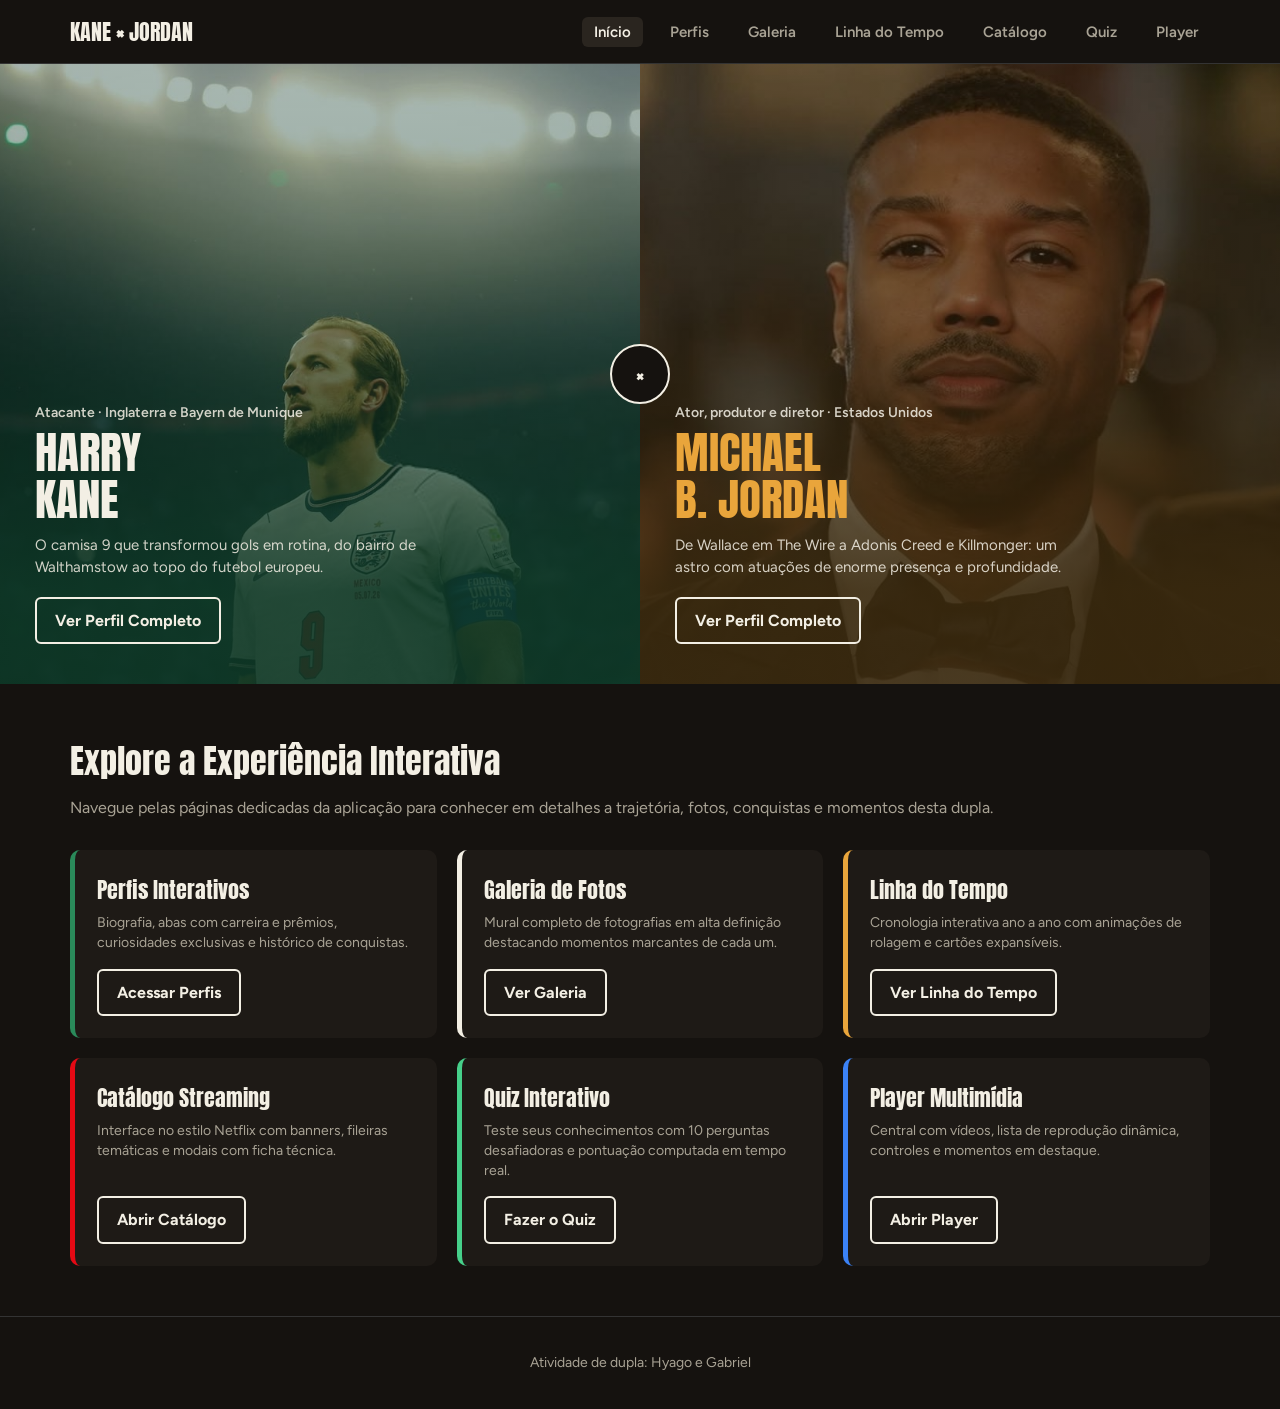
==== index.html @ 724bab06 "feat: add initial project structure and base pages for interactive profile" ====
<!DOCTYPE html>
<html lang="pt-BR">
<head>
  <meta charset="UTF-8">
  <meta name="viewport" content="width=device-width, initial-scale=1.0">
  <title>Harry Kane × Michael B. Jordan | Início</title>
  <link rel="preconnect" href="https://fonts.googleapis.com">
  <link rel="preconnect" href="https://fonts.gstatic.com" crossorigin>
  <link href="https://fonts.googleapis.com/css2?family=Anton&family=Figtree:wght@400;600;700&display=swap" rel="stylesheet">
  <link rel="stylesheet" href="css/estilo.css">
</head>
<body>

  <nav id="navbar">
    <div id="navbar-container">
      <div id="navbar-logo">
        <p>KANE <b>×</b> JORDAN</p>
      </div>
      <ul id="navbar-links">
        <li><a href="home.html" class="ativo">Início</a></li>
        <li><a href="perfis.html">Perfis</a></li>
        <li><a href="galeria.html">Galeria</a></li>
        <li><a href="timeline.html">Linha do Tempo</a></li>
        <li><a href="catalogo.html">Catálogo</a></li>
        <li><a href="quiz.html">Quiz</a></li>
        <li><a href="player.html">Player</a></li>
      </ul>
    </div>
  </nav>

  <main id="conteudo-principal">

    <div id="hero-dupla">
      <div id="lado-kane">
        <img class="foto-fundo" src="file/img/harry_kane.jpg" alt="Harry Kane" onerror="this.src='file/img/harry_kane.jpg';">
        <div id="gradiente-kane"></div>
        <div id="conteudo-kane">
          <p id="subtitulo-kane">Atacante · Inglaterra e Bayern de Munique</p>
          <p id="titulo-kane">Harry<br>Kane</p>
          <p id="texto-kane">O camisa 9 que transformou gols em rotina, do bairro de Walthamstow ao topo do futebol europeu.</p>
          <div>
            <a class="btn" href="perfis.html">Ver Perfil Completo</a>
          </div>
        </div>
      </div>

      <div id="divisor-versus">×</div>

      <div id="lado-mbj">
        <img class="foto-fundo" src="file/img/michael_proporcao_img2.jpg" alt="Michael B. Jordan" onerror="this.src='img/mbj-1.jpg';">
        <div id="gradiente-mbj"></div>
        <div id="conteudo-mbj">
          <p id="subtitulo-mbj">Ator, produtor e diretor · Estados Unidos</p>
          <p id="titulo-mbj">Michael<br>B. Jordan</p>
          <p id="texto-mbj">De Wallace em The Wire a Adonis Creed e Killmonger: um astro com atuações de enorme presença e profundidade.</p>
          <div>
            <a class="btn" href="perfis.html">Ver Perfil Completo</a>
          </div>
        </div>
      </div>
    </div>

    <div id="secao-atalhos">
      <div id="container-padrao">
        <p id="titulo-atalhos">Explore a Experiência Interativa</p>
        <p id="texto-atalhos">Navegue pelas páginas dedicadas da aplicação para conhecer em detalhes a trajetória, fotos, conquistas e momentos desta dupla.</p>

        <div id="atalhos-home">
          <div class="card-atalho" id="atalho-perfis">
            <div>
              <p class="titulo-card-atalho">Perfis Interativos</p>
              <p class="texto-card-atalho">Biografia, abas com carreira e prêmios, curiosidades exclusivas e histórico de conquistas.</p>
            </div>
            <div><a class="btn" href="perfis.html">Acessar Perfis</a></div>
          </div>

          <div class="card-atalho" id="atalho-galeria">
            <div>
              <p class="titulo-card-atalho">Galeria de Fotos</p>
              <p class="texto-card-atalho">Mural completo de fotografias em alta definição destacando momentos marcantes de cada um.</p>
            </div>
            <div><a class="btn" href="galeria.html">Ver Galeria</a></div>
          </div>

          <div class="card-atalho" id="atalho-timeline">
            <div>
              <p class="titulo-card-atalho">Linha do Tempo</p>
              <p class="texto-card-atalho">Cronologia interativa ano a ano com animações de rolagem e cartões expansíveis.</p>
            </div>
            <div><a class="btn" href="timeline.html">Ver Linha do Tempo</a></div>
          </div>

          <div class="card-atalho" id="atalho-catalogo">
            <div>
              <p class="titulo-card-atalho">Catálogo Streaming</p>
              <p class="texto-card-atalho">Interface no estilo Netflix com banners, fileiras temáticas e modais com ficha técnica.</p>
            </div>
            <div><a class="btn" href="catalogo.html">Abrir Catálogo</a></div>
          </div>

          <div class="card-atalho" id="atalho-quiz">
            <div>
              <p class="titulo-card-atalho">Quiz Interativo</p>
              <p class="texto-card-atalho">Teste seus conhecimentos com 10 perguntas desafiadoras e pontuação computada em tempo real.</p>
            </div>
            <div><a class="btn" href="quiz.html">Fazer o Quiz</a></div>
          </div>

          <div class="card-atalho" id="atalho-player">
            <div>
              <p class="titulo-card-atalho">Player Multimídia</p>
              <p class="texto-card-atalho">Central com vídeos, lista de reprodução dinâmica, controles e momentos em destaque.</p>
            </div>
            <div><a class="btn" href="player.html">Abrir Player</a></div>
          </div>
        </div>
      </div>
    </div>

  </main>

  <footer id="rodape">
    <div id="container-padrao">
      <p id="texto-creditos">Atividade em dupla: Hyago e Gabriel</p>
    </div>
  </footer>

  <script src="js/dados.js"></script>
  <script src="js/principal.js"></script>
</body>
</html>
---- css/estilo.css ----
* {
  box-sizing: border-box;
  margin: 0;
  padding: 0;
}

html {
  scroll-behavior: smooth;
  color-scheme: dark;
  height: 100%;
}

body {
  background-color: #15120f;
  color: #f3efe4;
  font-family: 'Figtree', sans-serif;
  font-size: 16px;
  line-height: 1.6;
  min-height: 100%;
}

a {
  color: inherit;
  text-decoration: none;
}

button {
  font: inherit;
  color: inherit;
  cursor: pointer;
  background: none;
  border: 0;
}

#navbar {
  position: sticky;
  top: 0;
  z-index: 20;
  background-color: #15120f;
  border-bottom: 1px solid #333333;
}

#navbar-container {
  max-width: 1180px;
  margin: 0 auto;
  padding: 14px 20px;
  display: flex;
  align-items: center;
  justify-content: space-between;
  gap: 24px;
}

#navbar-logo {
  font-family: 'Anton', 'Impact', sans-serif;
  font-size: 22px;
  color: #f3efe4;
}

#navbar-links {
  display: flex;
  gap: 15px;
  list-style: none;
}

#navbar-links a {
  color: #a9a395;
  font-weight: 600;
  font-size: 15px;
  padding: 6px 12px;
  border-radius: 6px;
}

#navbar-links a:hover,
#navbar-links a.ativo {
  color: #f3efe4;
  background-color: #2a251f;
}

#conteudo-principal {
  min-height: 600px;
}

#container-padrao {
  max-width: 1180px;
  margin: 0 auto;
  padding: 0 20px;
}

#hero-dupla {
  display: grid;
  grid-template-columns: 1fr 1fr;
  min-height: 620px;
  position: relative;
}

#lado-kane {
  position: relative;
  display: flex;
  flex-direction: column;
  justify-content: flex-end;
  padding: 40px 35px;
  overflow: hidden;
  background-color: #0f3a28;
}

#lado-mbj {
  position: relative;
  display: flex;
  flex-direction: column;
  justify-content: flex-end;
  padding: 40px 35px;
  overflow: hidden;
  background-color: #3b2a0e;
}

.foto-fundo {
  position: absolute;
  top: 0;
  left: 0;
  width: 100%;
  height: 100%;
  object-fit: cover;
  object-position: center top;
  z-index: 0;
}

#gradiente-kane {
  position: absolute;
  top: 0;
  left: 0;
  width: 100%;
  height: 100%;
  background: linear-gradient(to top, rgba(15, 58, 40, 0.9) 15%, rgba(15, 58, 40, 0.45) 60%, rgba(15, 58, 40, 0.35));
  z-index: 1;
}

#gradiente-mbj {
  position: absolute;
  top: 0;
  left: 0;
  width: 100%;
  height: 100%;
  background: linear-gradient(to top, rgba(59, 42, 14, 0.9) 15%, rgba(59, 42, 14, 0.45) 60%, rgba(59, 42, 14, 0.35));
  z-index: 1;
}

#conteudo-kane,
#conteudo-mbj {
  position: relative;
  z-index: 2;
}

#divisor-versus {
  position: absolute;
  left: 50%;
  top: 50%;
  transform: translate(-50%, -50%);
  z-index: 3;
  width: 60px;
  height: 60px;
  border-radius: 50%;
  background-color: #15120f;
  display: grid;
  place-items: center;
  font-family: 'Anton', 'Impact', sans-serif;
  font-size: 24px;
  border: 2px solid #f3efe4;
}

#subtitulo-kane,
#subtitulo-mbj {
  font-weight: 600;
  color: #f3efe4;
  opacity: 0.85;
  font-size: 14px;
  margin-bottom: 5px;
}

#titulo-kane {
  font-family: 'Anton', 'Impact', sans-serif;
  font-size: 45px;
  text-transform: uppercase;
  line-height: 1.05;
  color: #f3efe4;
  margin-bottom: 10px;
}

#titulo-mbj {
  font-family: 'Anton', 'Impact', sans-serif;
  font-size: 45px;
  text-transform: uppercase;
  line-height: 1.05;
  color: #e9a53b;
  margin-bottom: 10px;
}

#texto-kane,
#texto-mbj {
  max-width: 420px;
  color: rgba(243, 239, 228, 0.85);
  font-size: 15px;
  margin-bottom: 18px;
  line-height: 1.5;
}

.btn {
  display: inline-block;
  border: 2px solid currentColor;
  background-color: transparent;
  padding: 9px 18px;
  border-radius: 6px;
  font-weight: 700;
  text-align: center;
}

.btn:hover {
  background-color: #f3efe4;
  color: #15120f;
}

#secao-atalhos {
  padding: 50px 0;
}

#titulo-atalhos {
  font-family: 'Anton', 'Impact', sans-serif;
  font-size: 34px;
  margin-bottom: 6px;
}

#texto-atalhos {
  color: #a9a395;
  font-size: 16px;
  margin-bottom: 30px;
}

#atalhos-home {
  display: grid;
  grid-template-columns: repeat(3, 1fr);
  gap: 20px;
}

.card-atalho {
  background-color: #1e1a16;
  border-radius: 10px;
  padding: 22px;
  display: flex;
  flex-direction: column;
  justify-content: space-between;
  gap: 16px;
}

#atalho-perfis { border-left: 5px solid #2a8a5a; }
#atalho-galeria { border-left: 5px solid #f3efe4; }
#atalho-timeline { border-left: 5px solid #e9a53b; }
#atalho-catalogo { border-left: 5px solid #e50914; }
#atalho-quiz { border-left: 5px solid #46d08a; }
#atalho-player { border-left: 5px solid #3b82f6; }

.titulo-card-atalho {
  font-family: 'Anton', 'Impact', sans-serif;
  font-size: 22px;
  margin-bottom: 6px;
}

.texto-card-atalho {
  color: #a9a395;
  font-size: 14px;
  line-height: 1.4;
}

#titulo-perfis {
  font-family: 'Anton', 'Impact', sans-serif;
  font-size: 34px;
  margin-bottom: 6px;
}

#texto-perfis {
  color: #a9a395;
  font-size: 16px;
  margin-bottom: 25px;
}

#cards-perfis {
  display: grid;
  grid-template-columns: 1fr 1fr;
  gap: 24px;
  margin-top: 25px;
}

.cartao {
  background-color: #1e1a16;
  border-radius: 10px;
  padding: 22px;
}

#cartao-kane {
  border-top: 6px solid #2a8a5a;
}

#cartao-mbj {
  border-top: 6px solid #e9a53b;
}

.cartao-cabecalho {
  display: flex;
  gap: 18px;
  align-items: center;
  margin-bottom: 18px;
}

.cartao-foto {
  width: 100px;
  height: 120px;
  object-fit: cover;
  border-radius: 6px;
  display: block;
}

.cartao-nome {
  font-family: 'Anton', 'Impact', sans-serif;
  font-size: 26px;
}

.cartao-papel {
  color: #a9a395;
  font-size: 14px;
}

.abas {
  display: flex;
  gap: 5px;
  border-bottom: 1px solid #333333;
  margin-bottom: 15px;
}

.aba-botao {
  padding: 8px 14px;
  color: #a9a395;
  font-weight: 700;
  border-bottom: 3px solid transparent;
  margin-bottom: -1px;
}

.aba-botao.ativa {
  color: #f3efe4;
  border-color: #f3efe4;
}

.painel-aba {
  min-height: 100px;
  font-size: 15px;
}

.painel-aba ul {
  padding-left: 20px;
}

.painel-aba li {
  margin-bottom: 5px;
}

.botoes-alternadores {
  display: flex;
  gap: 10px;
  margin: 18px 0 8px;
}

.botao-alternador {
  background-color: #f3efe4;
  color: #111;
  padding: 8px 15px;
  border-radius: 5px;
  font-weight: 700;
  font-size: 14px;
}

.lista-oculta-conteudo {
  padding: 10px 0 5px 20px;
  font-size: 14px;
}

.lista-oculta-conteudo li {
  margin-bottom: 4px;
}

#modal-em-andamento {
  min-height: 100%;
  height: 100%;
  display: flex;
  align-items: center;
  justify-content: center;
  background-color: #15120f;
  padding: 30px;
}

#caixa-em-andamento {
  background-color: #1e1a16;
  border: 1px solid #333333;
  border-top: 6px solid #e9a53b;
  border-radius: 10px;
  padding: 40px 30px;
  max-width: 460px;
  width: 100%;
  text-align: center;
}

#titulo-em-andamento {
  font-family: 'Anton', 'Impact', sans-serif;
  font-size: 38px;
  margin-bottom: 12px;
}

#texto-em-andamento {
  color: #a9a395;
  font-size: 16px;
  margin-bottom: 25px;
}

#rodape {
  padding: 35px 0;
  border-top: 1px solid #333333;
  color: #a9a395;
  text-align: center;
  font-size: 14px;
  background-color: #15120f;
}
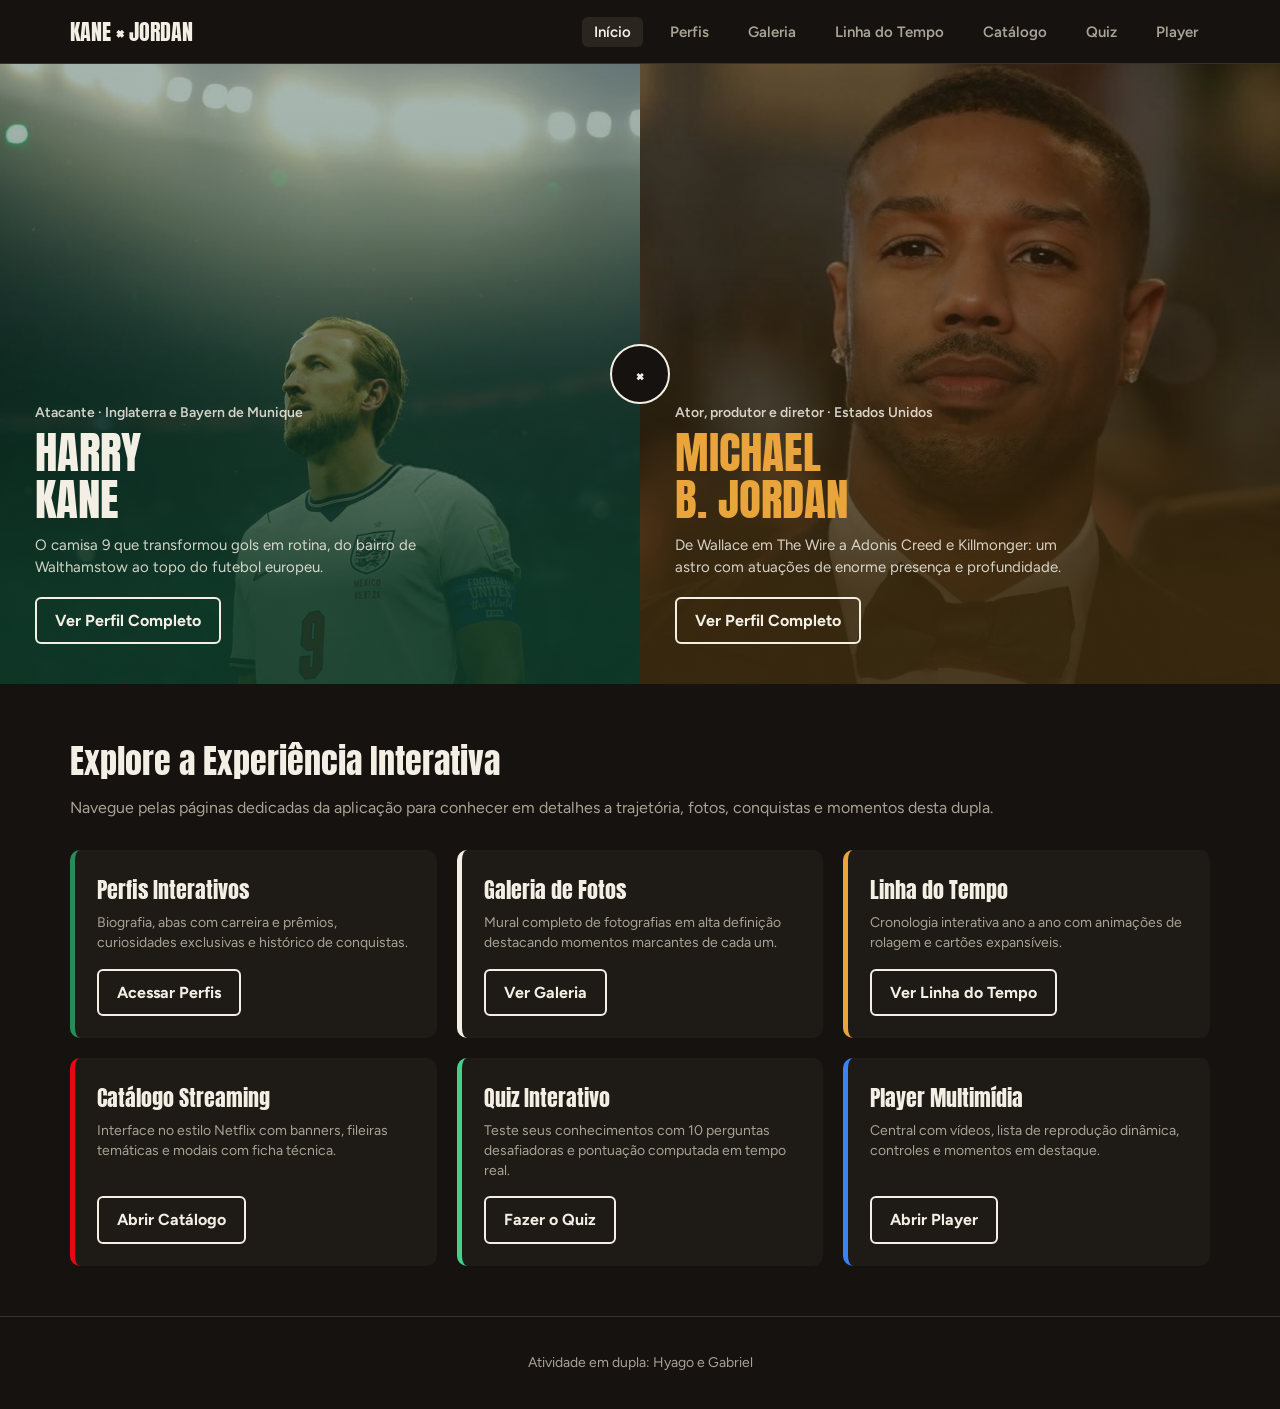
==== commit e0f25f8f: "100% completed" ====
--- a/index.html
+++ b/index.html
@@ -2,130 +2,11 @@
 <html lang="pt-BR">
 <head>
   <meta charset="UTF-8">
-  <meta name="viewport" content="width=device-width, initial-scale=1.0">
-  <title>Harry Kane × Michael B. Jordan | Início</title>
-  <link rel="preconnect" href="https://fonts.googleapis.com">
-  <link rel="preconnect" href="https://fonts.gstatic.com" crossorigin>
-  <link href="https://fonts.googleapis.com/css2?family=Anton&family=Figtree:wght@400;600;700&display=swap" rel="stylesheet">
-  <link rel="stylesheet" href="css/estilo.css">
+  <meta http-equiv="refresh" content="0; url=forms/home.html">
+  <title>Harry Kane × Michael B. Jordan</title>
 </head>
 <body>
-
-  <nav id="navbar">
-    <div id="navbar-container">
-      <div id="navbar-logo">
-        <p>KANE <b>×</b> JORDAN</p>
-      </div>
-      <ul id="navbar-links">
-        <li><a href="home.html" class="ativo">Início</a></li>
-        <li><a href="perfis.html">Perfis</a></li>
-        <li><a href="galeria.html">Galeria</a></li>
-        <li><a href="timeline.html">Linha do Tempo</a></li>
-        <li><a href="catalogo.html">Catálogo</a></li>
-        <li><a href="quiz.html">Quiz</a></li>
-        <li><a href="player.html">Player</a></li>
-      </ul>
-    </div>
-  </nav>
-
-  <main id="conteudo-principal">
-
-    <div id="hero-dupla">
-      <div id="lado-kane">
-        <img class="foto-fundo" src="file/img/harry_kane.jpg" alt="Harry Kane" onerror="this.src='file/img/harry_kane.jpg';">
-        <div id="gradiente-kane"></div>
-        <div id="conteudo-kane">
-          <p id="subtitulo-kane">Atacante · Inglaterra e Bayern de Munique</p>
-          <p id="titulo-kane">Harry<br>Kane</p>
-          <p id="texto-kane">O camisa 9 que transformou gols em rotina, do bairro de Walthamstow ao topo do futebol europeu.</p>
-          <div>
-            <a class="btn" href="perfis.html">Ver Perfil Completo</a>
-          </div>
-        </div>
-      </div>
-
-      <div id="divisor-versus">×</div>
-
-      <div id="lado-mbj">
-        <img class="foto-fundo" src="file/img/michael_proporcao_img2.jpg" alt="Michael B. Jordan" onerror="this.src='img/mbj-1.jpg';">
-        <div id="gradiente-mbj"></div>
-        <div id="conteudo-mbj">
-          <p id="subtitulo-mbj">Ator, produtor e diretor · Estados Unidos</p>
-          <p id="titulo-mbj">Michael<br>B. Jordan</p>
-          <p id="texto-mbj">De Wallace em The Wire a Adonis Creed e Killmonger: um astro com atuações de enorme presença e profundidade.</p>
-          <div>
-            <a class="btn" href="perfis.html">Ver Perfil Completo</a>
-          </div>
-        </div>
-      </div>
-    </div>
-
-    <div id="secao-atalhos">
-      <div id="container-padrao">
-        <p id="titulo-atalhos">Explore a Experiência Interativa</p>
-        <p id="texto-atalhos">Navegue pelas páginas dedicadas da aplicação para conhecer em detalhes a trajetória, fotos, conquistas e momentos desta dupla.</p>
-
-        <div id="atalhos-home">
-          <div class="card-atalho" id="atalho-perfis">
-            <div>
-              <p class="titulo-card-atalho">Perfis Interativos</p>
-              <p class="texto-card-atalho">Biografia, abas com carreira e prêmios, curiosidades exclusivas e histórico de conquistas.</p>
-            </div>
-            <div><a class="btn" href="perfis.html">Acessar Perfis</a></div>
-          </div>
-
-          <div class="card-atalho" id="atalho-galeria">
-            <div>
-              <p class="titulo-card-atalho">Galeria de Fotos</p>
-              <p class="texto-card-atalho">Mural completo de fotografias em alta definição destacando momentos marcantes de cada um.</p>
-            </div>
-            <div><a class="btn" href="galeria.html">Ver Galeria</a></div>
-          </div>
-
-          <div class="card-atalho" id="atalho-timeline">
-            <div>
-              <p class="titulo-card-atalho">Linha do Tempo</p>
-              <p class="texto-card-atalho">Cronologia interativa ano a ano com animações de rolagem e cartões expansíveis.</p>
-            </div>
-            <div><a class="btn" href="timeline.html">Ver Linha do Tempo</a></div>
-          </div>
-
-          <div class="card-atalho" id="atalho-catalogo">
-            <div>
-              <p class="titulo-card-atalho">Catálogo Streaming</p>
-              <p class="texto-card-atalho">Interface no estilo Netflix com banners, fileiras temáticas e modais com ficha técnica.</p>
-            </div>
-            <div><a class="btn" href="catalogo.html">Abrir Catálogo</a></div>
-          </div>
-
-          <div class="card-atalho" id="atalho-quiz">
-            <div>
-              <p class="titulo-card-atalho">Quiz Interativo</p>
-              <p class="texto-card-atalho">Teste seus conhecimentos com 10 perguntas desafiadoras e pontuação computada em tempo real.</p>
-            </div>
-            <div><a class="btn" href="quiz.html">Fazer o Quiz</a></div>
-          </div>
-
-          <div class="card-atalho" id="atalho-player">
-            <div>
-              <p class="titulo-card-atalho">Player Multimídia</p>
-              <p class="texto-card-atalho">Central com vídeos, lista de reprodução dinâmica, controles e momentos em destaque.</p>
-            </div>
-            <div><a class="btn" href="player.html">Abrir Player</a></div>
-          </div>
-        </div>
-      </div>
-    </div>
-
-  </main>
-
-  <footer id="rodape">
-    <div id="container-padrao">
-      <p id="texto-creditos">Atividade em dupla: Hyago e Gabriel</p>
-    </div>
-  </footer>
-
-  <script src="js/dados.js"></script>
-  <script src="js/principal.js"></script>
+  <p><a href="forms/home.html">Clique aqui para acessar o projeto</a></p>
 </body>
 </html>
+
